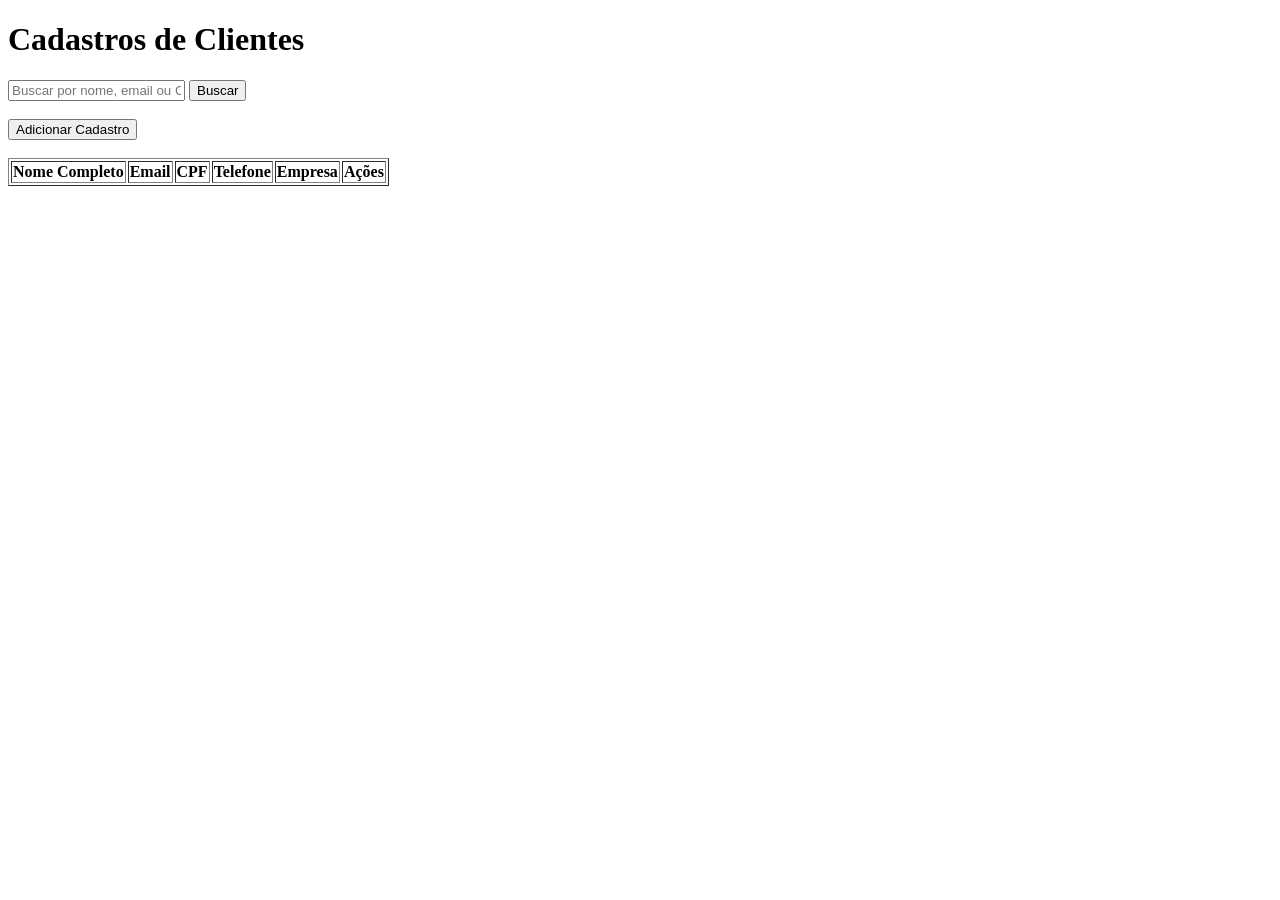
==== frontend/index.html @ 1af50ef5 "finaliza integração front-end com API e corrige CORS" ====
<!DOCTYPE html>
<html lang="pt-BR">
<head>
    <meta charset="UTF-8">
    <title>Tech4Life - Clientes</title>
</head>
<body>

    <h1>Cadastros de Clientes</h1>

    <input type="text" id="campoBusca" placeholder="Buscar por nome, email ou CPF">
    <button id="btnBuscar">Buscar</button>

    <br><br>

    <button id="btnAbrirModal">Adicionar Cadastro</button>

    <br><br>

    <table border="1">
        <thead>
            <tr>
                <th>Nome Completo</th>
                <th>Email</th>
                <th>CPF</th>
                <th>Telefone</th>
                <th>Empresa</th>
                <th>Ações</th>
            </tr>
        </thead>
        <tbody id="tabelaClientes">
        </tbody>
    </table>

    <dialog id="modalCliente">
        <h2 id="tituloModal">Cadastro</h2>

        <input type="hidden" id="clienteId">

        <label>Nome Completo</label><br>
        <input type="text" id="nomeCompleto"><br><br>

        <label>Email</label><br>
        <input type="email" id="email"><br><br>

        <label>CPF</label><br>
        <input type="text" id="cpf"><br><br>

        <label>Data de Nascimento</label><br>
        <input type="date" id="dataNascimento"><br><br>

        <label>Telefone</label><br>
        <input type="text" id="telefone"><br><br>

        <label>Empresa</label><br>
        <input type="text" id="empresa"><br><br>

        <button id="btnSalvar">Salvar</button>
        <button id="btnFecharModal">Fechar</button>
    </dialog>

    <script src="js/script.js"></script>
</body>
</html>
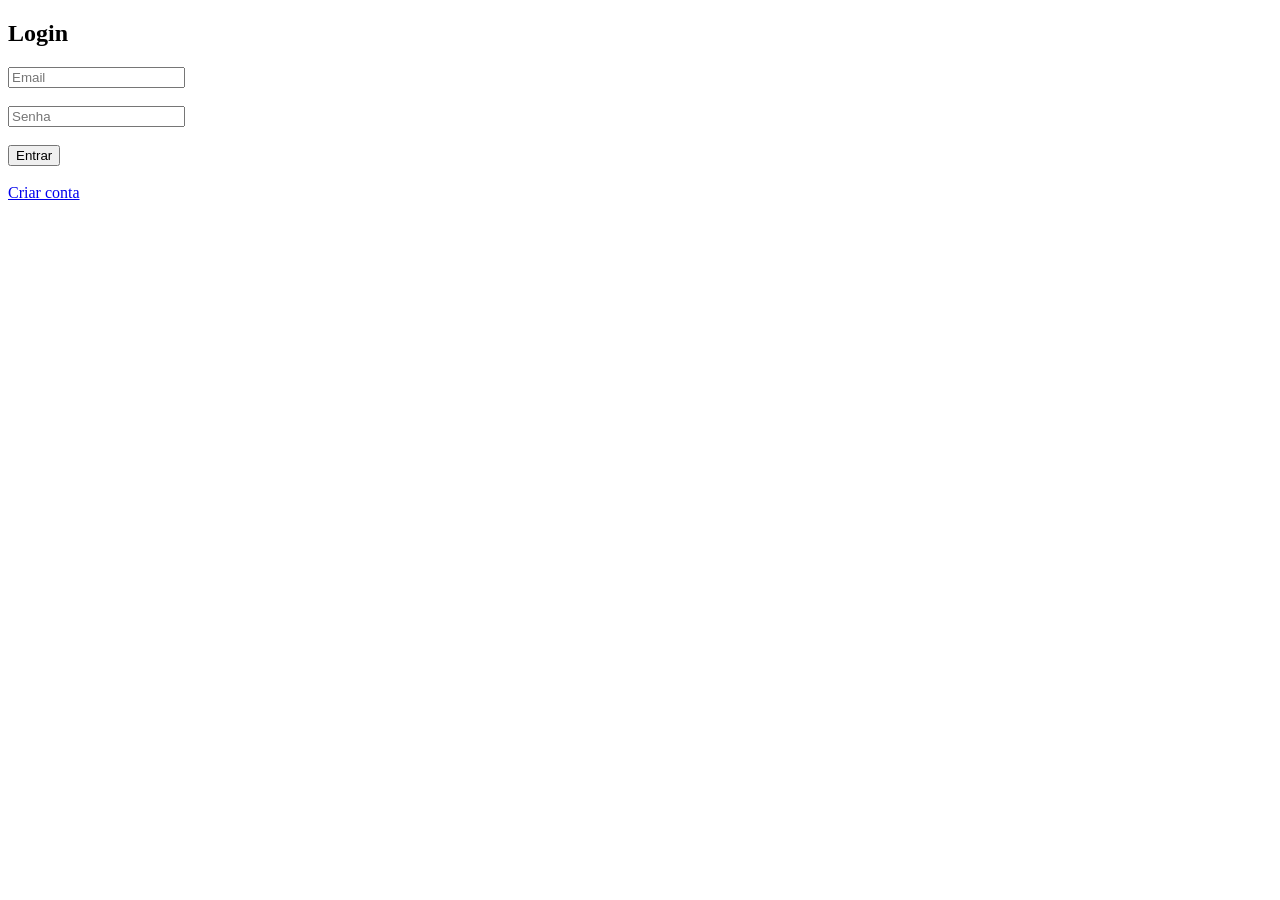
==== commit bef06c29: "implementa telas de login e cadastro de usuarios" ====
--- a/frontend/index.html
+++ b/frontend/index.html
@@ -1,64 +1,59 @@
 <!DOCTYPE html>
-<html lang="pt-BR">
+<html>
 <head>
-    <meta charset="UTF-8">
-    <title>Tech4Life - Clientes</title>
+    <title>Clientes - Tech4Life</title>
 </head>
 <body>
 
-    <h1>Cadastros de Clientes</h1>
+<h1>Cadastros de Clientes</h1>
 
-    <input type="text" id="campoBusca" placeholder="Buscar por nome, email ou CPF">
-    <button id="btnBuscar">Buscar</button>
+<button onclick="logout()">Logout</button>
 
-    <br><br>
+<br><br>
 
-    <button id="btnAbrirModal">Adicionar Cadastro</button>
+<input type="text" id="campoBusca" placeholder="Buscar">
+<button id="btnBuscar">Buscar</button>
 
-    <br><br>
+<br><br>
 
-    <table border="1">
-        <thead>
-            <tr>
-                <th>Nome Completo</th>
-                <th>Email</th>
-                <th>CPF</th>
-                <th>Telefone</th>
-                <th>Empresa</th>
-                <th>Ações</th>
-            </tr>
-        </thead>
-        <tbody id="tabelaClientes">
-        </tbody>
-    </table>
+<button id="btnAbrirModal">Adicionar Cadastro</button>
 
-    <dialog id="modalCliente">
-        <h2 id="tituloModal">Cadastro</h2>
+<br><br>
 
-        <input type="hidden" id="clienteId">
+<table border="1">
+    <thead>
+        <tr>
+            <th>Nome</th>
+            <th>Email</th>
+            <th>CPF</th>
+            <th>Telefone</th>
+            <th>Empresa</th>
+            <th>Ações</th>
+        </tr>
+    </thead>
+    <tbody id="tabelaClientes"></tbody>
+</table>
 
-        <label>Nome Completo</label><br>
-        <input type="text" id="nomeCompleto"><br><br>
+<dialog id="modalCliente">
 
-        <label>Email</label><br>
-        <input type="email" id="email"><br><br>
+    <h2 id="tituloModal">Cadastro</h2>
 
-        <label>CPF</label><br>
-        <input type="text" id="cpf"><br><br>
+    <input type="hidden" id="clienteId">
 
-        <label>Data de Nascimento</label><br>
-        <input type="date" id="dataNascimento"><br><br>
+    <input type="text" id="nomeCompleto" placeholder="Nome"><br><br>
+    <input type="email" id="email" placeholder="Email"><br><br>
+    <input type="text" id="cpf" placeholder="CPF"><br><br>
+    <input type="date" id="dataNascimento"><br><br>
+    <input type="text" id="telefone" placeholder="Telefone"><br><br>
+    <input type="text" id="empresa" placeholder="Empresa"><br><br>
 
-        <label>Telefone</label><br>
-        <input type="text" id="telefone"><br><br>
+    <button id="btnSalvar">Salvar</button>
+    <button id="btnFecharModal">Fechar</button>
 
-        <label>Empresa</label><br>
-        <input type="text" id="empresa"><br><br>
+</dialog>
 
-        <button id="btnSalvar">Salvar</button>
-        <button id="btnFecharModal">Fechar</button>
-    </dialog>
+<script src="js/auth.js"></script>
+<script src="js/script.js"></script>
 
-    <script src="js/script.js"></script>
 </body>
 </html>
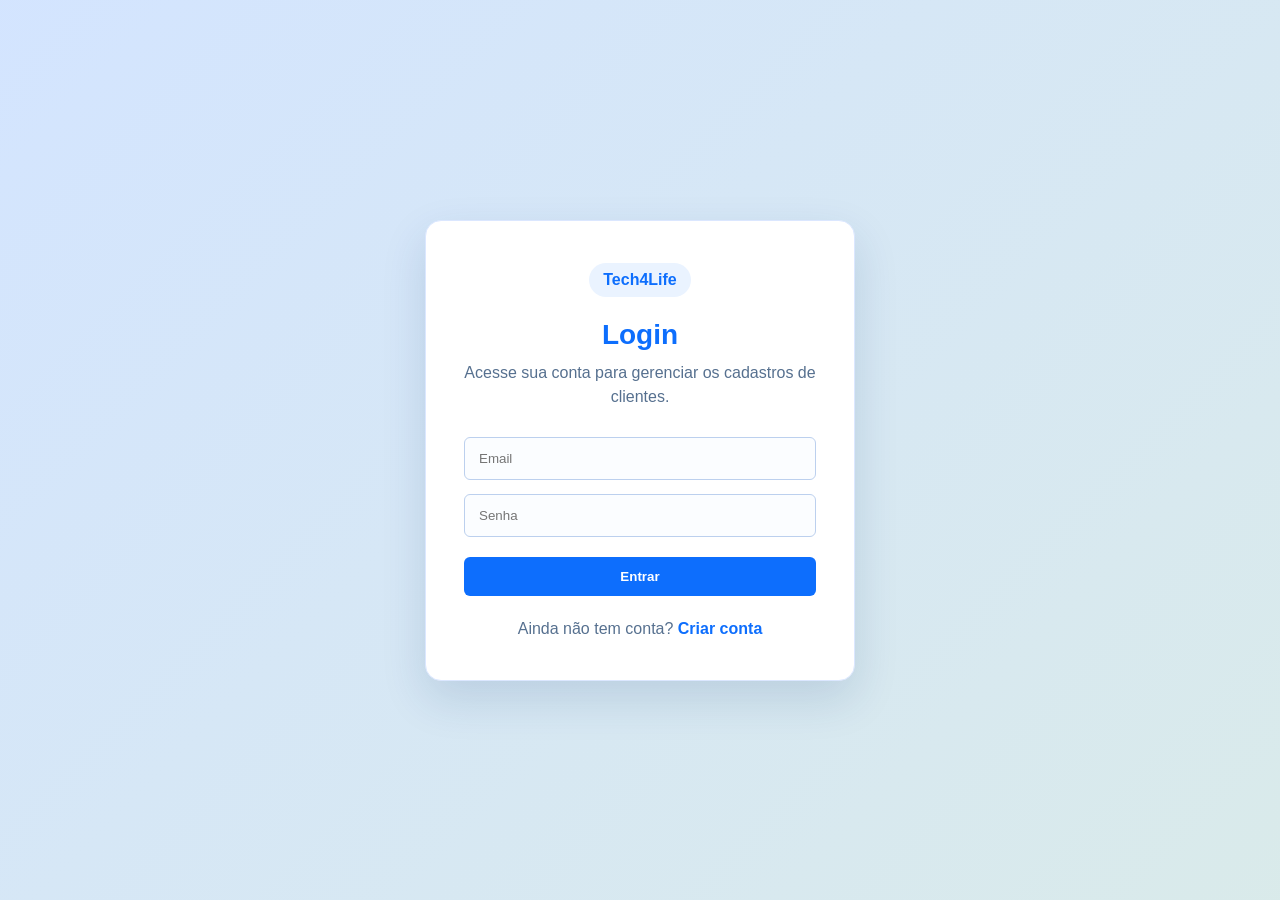
==== commit f9fd5ab2: "Ajusta telas de autenticação, clientes e favicon" ====
--- a/frontend/index.html
+++ b/frontend/index.html
@@ -1,54 +1,69 @@
 <!DOCTYPE html>
 <html>
 <head>
+    <meta charset="UTF-8">
     <title>Clientes - Tech4Life</title>
+    <link rel="icon" type="image/png" href="img/t4l.png">
+    <link rel="stylesheet" href="css/style.css">
 </head>
-<body>
+<body class="clientes-page">
 
-<h1>Cadastros de Clientes</h1>
+<div class="usuario-area">
+    <p id="saudacaoUsuario">Olá!</p>
+    <button class="btn-logout" onclick="logout()">Logout</button>
+</div>
 
-<button onclick="logout()">Logout</button>
+<main class="clientes-container">
+    <h1>Cadastros de Clientes</h1>
 
-<br><br>
+    <div class="busca-area">
+        <input type="text" id="campoBusca" placeholder="Buscar">
+        <button id="btnBuscar"><img src="img/lupa.png" alt="lupa"></button>
+    </div>
 
-<input type="text" id="campoBusca" placeholder="Buscar">
-<button id="btnBuscar">Buscar</button>
+    <div class="tabela-topo">
+        <button id="btnAbrirModal">Adicionar Cadastro</button>
+    </div>
 
-<br><br>
+    <div class="table-wrapper">
+        <table class="clientes-table" id="clientesTable">
+            <thead class="clientes-table-head">
+                <tr class="clientes-table-row clientes-table-row-head">
+                    <th class="clientes-table-header">Nome</th>
+                    <th class="clientes-table-header">Email</th>
+                    <th class="clientes-table-header">CPF</th>
+                    <th class="clientes-table-header">Telefone</th>
+                    <th class="clientes-table-header">Empresa</th>
+                    <th class="clientes-table-header clientes-table-header-acoes">Ações</th>
+                </tr>
+            </thead>
 
-<button id="btnAbrirModal">Adicionar Cadastro</button>
+            <tbody class="clientes-table-body" id="tabelaClientes"></tbody>
+        </table>
+    </div>
+</main>
 
-<br><br>
+<dialog id="modalCliente" class="cliente-modal">
 
-<table border="1">
-    <thead>
-        <tr>
-            <th>Nome</th>
-            <th>Email</th>
-            <th>CPF</th>
-            <th>Telefone</th>
-            <th>Empresa</th>
-            <th>Ações</th>
-        </tr>
-    </thead>
-    <tbody id="tabelaClientes"></tbody>
-</table>
+    <div class="modal-content">
+        <h2 id="tituloModal">Cadastro</h2>
 
-<dialog id="modalCliente">
+        <input type="hidden" id="clienteId">
 
-    <h2 id="tituloModal">Cadastro</h2>
+        <div class="modal-form">
+            <input type="text" id="nomeCompleto" placeholder="Nome">
+            <input type="email" id="email" placeholder="Email">
+            <input type="text" id="cpf" placeholder="CPF">
+            <input type="date" id="dataNascimento">
+            <input type="text" id="telefone" placeholder="Telefone">
+            <input type="text" id="empresa" placeholder="Empresa">
+        </div>
 
-    <input type="hidden" id="clienteId">
-
-    <input type="text" id="nomeCompleto" placeholder="Nome"><br><br>
-    <input type="email" id="email" placeholder="Email"><br><br>
-    <input type="text" id="cpf" placeholder="CPF"><br><br>
-    <input type="date" id="dataNascimento"><br><br>
-    <input type="text" id="telefone" placeholder="Telefone"><br><br>
-    <input type="text" id="empresa" placeholder="Empresa"><br><br>
-
-    <button id="btnSalvar">Salvar</button>
-    <button id="btnFecharModal">Fechar</button>
+        <div class="modal-actions">
+            <button id="btnSalvar">Salvar</button>
+            <button id="btnFecharModal" type="button">Fechar</button>
+        </div>
+    </div>
 
 </dialog>
 
@@ -56,4 +71,4 @@
 <script src="js/script.js"></script>
 
 </body>
-</html>+</html>
--- a/frontend/css/style.css
+++ b/frontend/css/style.css
@@ -0,0 +1,462 @@
+*{
+    margin: 0;
+    padding: 0;
+    box-sizing: border-box;
+    font-family: Arial, Helvetica, sans-serif;
+}
+
+body{
+    background-color: #f4f8ff;
+    color: #1e3a5f;
+
+    display: flex;
+    flex-direction: column;
+    align-items: center;
+
+    min-height: 100vh;
+    padding: 30px;
+}
+
+header{
+    background-color: #0d6efd;
+    color: white;
+    padding: 20px;
+    text-align: center;
+    width: 100%;
+    border-radius: 10px;
+    margin-bottom: 30px;
+}
+
+.container{
+    width: fit-content;
+    min-width: 400px;
+    max-width: 95%;
+
+    background-color: white;
+    padding: 35px;
+
+    border-radius: 12px;
+
+    box-shadow: 0 0 15px rgba(0,0,0,0.1);
+
+    display: flex;
+    flex-direction: column;
+    align-items: center;
+}
+
+h1, h2{
+    margin-bottom: 25px;
+    text-align: center;
+    color: #0d6efd;
+}
+
+input{
+    width: 260px;
+    padding: 10px;
+    margin-bottom: 15px;
+
+    border: 1px solid #bcd0ee;
+    border-radius: 6px;
+
+    outline: none;
+
+    text-align: center;
+
+    transition: 0.3s;
+}
+
+input:focus{
+    border-color: #0d6efd;
+    box-shadow: 0 0 5px rgba(13,110,253,0.3);
+}
+
+button{
+    width: 260px;
+
+    padding: 12px;
+
+    background-color: #0d6efd;
+    color: white;
+
+    border: none;
+    border-radius: 6px;
+
+    cursor: pointer;
+
+    transition: 0.3s;
+}
+
+button:hover{
+    background-color: #0b5ed7;
+}
+
+a{
+    color: #0d6efd;
+    text-decoration: none;
+    margin-top: 10px;
+}
+
+a:hover{
+    text-decoration: underline;
+}
+
+.auth-page{
+    justify-content: center;
+    background:
+        linear-gradient(135deg, rgba(13,110,253,0.14), rgba(25,135,84,0.12)),
+        #f4f8ff;
+}
+
+.auth-card{
+    width: min(430px, 100%);
+    padding: 42px 38px;
+    background-color: white;
+    border: 1px solid #dbe7ff;
+    border-radius: 16px;
+    box-shadow: 0 18px 45px rgba(13, 58, 110, 0.14);
+    display: flex;
+    flex-direction: column;
+    align-items: stretch;
+}
+
+.auth-brand{
+    width: fit-content;
+    margin: 0 auto 22px;
+    padding: 8px 14px;
+    background-color: #eaf3ff;
+    color: #0d6efd;
+    border-radius: 999px;
+    font-weight: bold;
+    letter-spacing: 0;
+}
+
+.auth-card h2{
+    margin-bottom: 10px;
+    font-size: 28px;
+}
+
+.auth-text{
+    margin-bottom: 28px;
+    color: #56708f;
+    line-height: 1.5;
+    text-align: center;
+}
+
+.auth-form{
+    display: flex;
+    flex-direction: column;
+    gap: 14px;
+}
+
+.auth-form input{
+    width: 100%;
+    margin-bottom: 0;
+    padding: 13px 14px;
+    text-align: left;
+    background-color: #fbfdff;
+}
+
+.auth-form button{
+    width: 100%;
+    margin-top: 6px;
+    font-weight: bold;
+}
+
+.auth-link-text{
+    margin-top: 24px;
+    color: #56708f;
+    text-align: center;
+}
+
+.auth-link-text a{
+    margin-top: 0;
+    font-weight: bold;
+}
+
+table{
+    width: auto;
+    min-width: 600px;
+
+    border-collapse: collapse;
+
+    margin-top: 20px;
+
+    background-color: white;
+
+    border-radius: 10px;
+    overflow: hidden;
+
+    box-shadow: 0 0 10px rgba(0,0,0,0.1);
+}
+
+table th,
+table td{
+    border: 1px solid #dbe7ff;
+    padding: 12px 18px;
+    text-align: center;
+    white-space: nowrap;
+}
+
+table th{
+    background-color: #0d6efd;
+    color: white;
+}
+
+table tr:nth-child(even){
+    background-color: #f7fbff;
+}
+
+.clientes-page{
+    align-items: stretch;
+    padding-top: 70px;
+}
+
+.clientes-container{
+    width: min(1300px, 100%);
+    margin: 0 auto;
+}
+
+.usuario-area{
+    position: absolute;
+    top: 20px;
+    right: 30px;
+    display: flex;
+    flex-direction: column;
+    align-items: flex-end;
+    gap: 8px;
+}
+
+#saudacaoUsuario{
+    color: #1e3a5f;
+    font-size: 15px;
+    font-weight: bold;
+}
+
+.btn-logout{
+    width: auto;
+    padding: 10px 18px;
+}
+
+.busca-area{
+    display: flex;
+    justify-content: center;
+    align-items: flex-start;
+    gap: 10px;
+    margin-bottom: 20px;
+}
+
+.busca-area input{
+    margin-bottom: 0;
+}
+
+.busca-area button{
+    width: auto;
+    min-width: 110px;
+}
+
+#btnBuscar{
+    width: 44px;
+    min-width: 44px;
+    height: 40px;
+    padding: 0;
+    display: flex;
+    align-items: center;
+    justify-content: center;
+}
+
+#btnBuscar img{
+    width: 18px;
+    height: 18px;
+    object-fit: contain;
+    display: block;
+    filter: brightness(0) invert(1);
+}
+
+.tabela-topo{
+    display: flex;
+    justify-content: flex-end;
+    margin-bottom: 10px;
+}
+
+.tabela-topo button{
+    width: auto;
+    padding: 12px 18px;
+}
+
+.table-wrapper{
+    max-height: 510px;
+    overflow-x: auto;
+    overflow-y: auto;
+    border-radius: 10px;
+    box-shadow: 0 0 10px rgba(0,0,0,0.1);
+}
+
+.clientes-table{
+    width: 100%;
+    min-width: 1150px;
+    margin-top: 0;
+    box-shadow: none;
+}
+
+.clientes-table th{
+    position: sticky;
+    top: 0;
+    z-index: 1;
+}
+
+.cliente-acoes{
+    min-width: 320px;
+}
+
+.btn-acao{
+    width: auto;
+    min-width: 86px;
+    padding: 8px 12px;
+    margin: 2px 3px;
+    color: white;
+    font-size: 14px;
+}
+
+.btn-visualizar{
+    background-color: #198754;
+}
+
+.btn-visualizar:hover{
+    background-color: #157347;
+}
+
+.btn-editar{
+    background-color: #ffc107;
+    color: #1e3a5f;
+}
+
+.btn-editar:hover{
+    background-color: #e0a800;
+}
+
+.btn-excluir{
+    background-color: #dc3545;
+}
+
+.btn-excluir:hover{
+    background-color: #bb2d3b;
+}
+
+dialog{
+    margin: auto;
+    padding: 0;
+    border: none;
+    border-radius: 12px;
+    box-shadow: 0 0 20px rgba(0,0,0,0.2);
+}
+
+dialog::backdrop{
+    background-color: rgba(13, 58, 110, 0.35);
+}
+
+.cliente-modal{
+    width: min(620px, calc(100% - 32px));
+    background-color: white;
+    border-radius: 16px;
+}
+
+.modal-content{
+    padding: 34px;
+}
+
+.modal-content h2{
+    margin-bottom: 24px;
+}
+
+.modal-form{
+    display: grid;
+    grid-template-columns: 1fr 1fr;
+    gap: 14px;
+}
+
+.modal-form input{
+    width: 100%;
+    margin-bottom: 0;
+    text-align: left;
+    background-color: #fbfdff;
+}
+
+.modal-form input:first-of-type,
+.modal-form input:nth-of-type(2){
+    grid-column: span 2;
+}
+
+.modal-actions{
+    display: flex;
+    justify-content: flex-end;
+    gap: 10px;
+    margin-top: 24px;
+}
+
+.modal-actions button{
+    width: auto;
+    min-width: 120px;
+    margin-top: 0;
+}
+
+#btnFecharModal{
+    background-color: #6c757d;
+}
+
+#btnFecharModal:hover{
+    background-color: #5c636a;
+}
+
+@media (max-width: 700px){
+    .auth-page{
+        padding: 20px;
+    }
+
+    .auth-card{
+        padding: 32px 24px;
+    }
+
+    .clientes-page{
+        padding: 80px 15px 25px;
+    }
+
+    .busca-area{
+        flex-direction: column;
+        align-items: stretch;
+    }
+
+    .busca-area input,
+    .busca-area button,
+    .tabela-topo button{
+        width: 100%;
+    }
+
+    #btnBuscar{
+        min-width: 100%;
+    }
+
+    .usuario-area{
+        right: 15px;
+    }
+
+    .modal-content{
+        padding: 26px 20px;
+    }
+
+    .modal-form{
+        grid-template-columns: 1fr;
+    }
+
+    .modal-form input:first-of-type,
+    .modal-form input:nth-of-type(2){
+        grid-column: span 1;
+    }
+
+    .modal-actions{
+        flex-direction: column;
+    }
+
+    .modal-actions button{
+        width: 100%;
+    }
+}
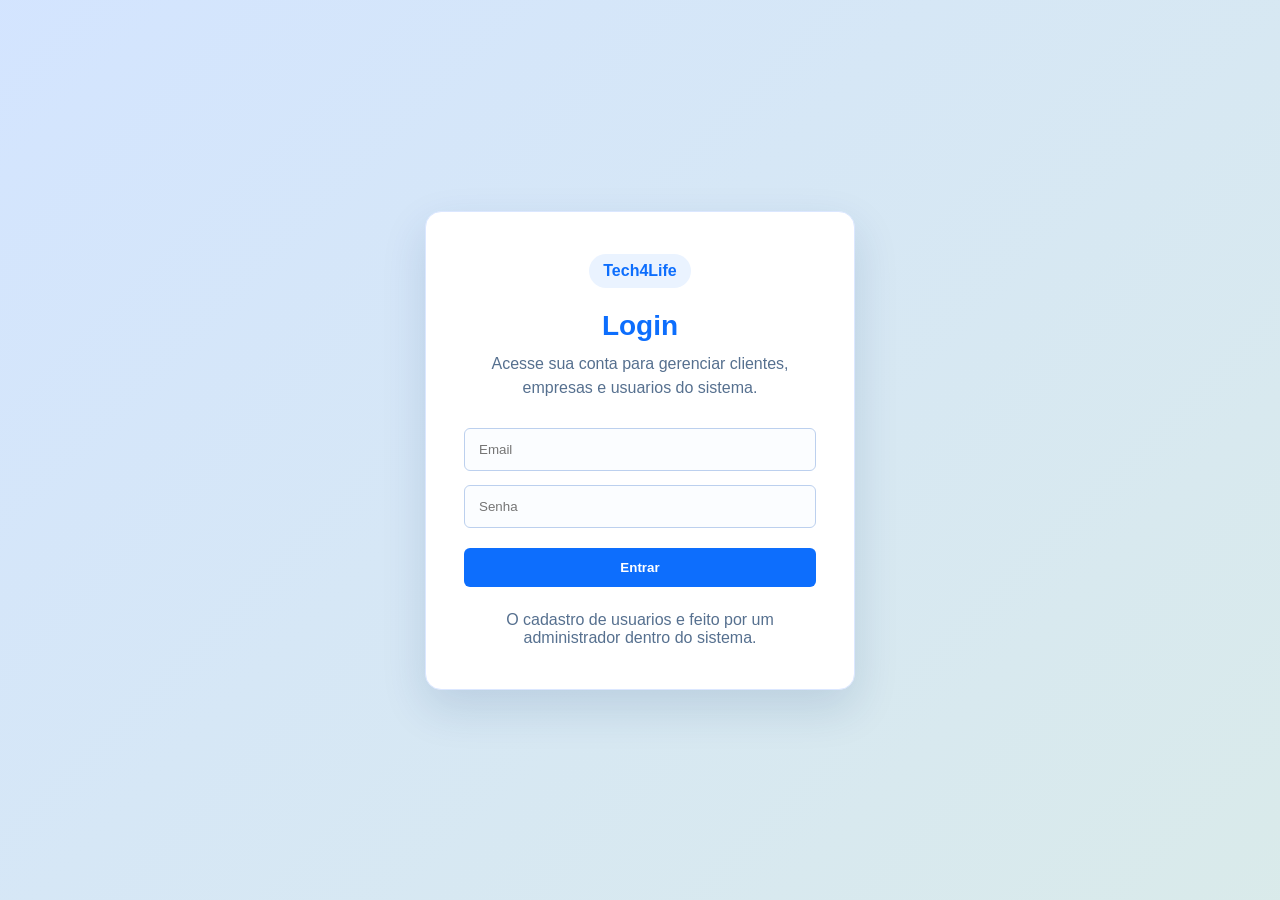
==== commit 4acceb4c: "Nova tabela de empresas adicionada, layout com maior responsividade, relatorio de empresas e cliente" ====
--- a/frontend/index.html
+++ b/frontend/index.html
@@ -2,73 +2,203 @@
 <html>
 <head>
     <meta charset="UTF-8">
-    <title>Clientes - Tech4Life</title>
+    <title>Painel - Tech4Life</title>
     <link rel="icon" type="image/png" href="img/t4l.png">
     <link rel="stylesheet" href="css/style.css">
 </head>
-<body class="clientes-page">
-
-<div class="usuario-area">
-    <p id="saudacaoUsuario">Olá!</p>
-    <button class="btn-logout" onclick="logout()">Logout</button>
+<body class="app-page">
+
+<aside class="sidebar">
+    <div>
+        <div class="sidebar-brand">Tech4Life</div>
+        <nav class="sidebar-menu">
+            <button class="menu-item active" data-section="dashboard">Relatorio</button>
+            <button class="menu-item" data-section="clientes">Cadastro de Clientes</button>
+            <button class="menu-item" data-section="empresas">Cadastro de Empresas</button>
+            <button class="menu-item admin-only" data-section="usuarios">Cadastro de Usuarios</button>
+        </nav>
+    </div>
+
+    <div class="usuario-area sidebar-user">
+        <p id="saudacaoUsuario">Ola!</p>
+        <button class="btn-logout" onclick="logout()">Logout</button>
+    </div>
+</aside>
+
+<div class="app-shell">
+    <header class="topbar">
+        <div>
+            <p class="topbar-label">Sistema Tech4Life</p>
+            <h1 id="tituloPagina">Relatorio</h1>
+        </div>
+    </header>
+
+    <main class="content-area">
+        <section id="dashboard" class="app-section active">
+            <div class="metric-grid">
+                <article class="metric-card">
+                    <span>Empresas cadastradas</span>
+                    <strong id="totalEmpresas">0</strong>
+                </article>
+                <article class="metric-card">
+                    <span>Clientes cadastrados</span>
+                    <strong id="totalClientes">0</strong>
+                </article>
+            </div>
+        </section>
+
+        <section id="clientes" class="app-section">
+            <div class="section-toolbar">
+                <div class="busca-area">
+                    <input type="text" id="campoBusca" placeholder="Buscar cliente">
+                    <button id="btnBuscar"><img src="img/lupa.png" alt="Buscar"></button>
+                </div>
+                <button id="btnAbrirModal">Adicionar Cliente</button>
+            </div>
+
+            <div class="table-wrapper">
+                <table class="clientes-table" id="clientesTable">
+                    <thead>
+                        <tr>
+                            <th>Nome</th>
+                            <th>Email</th>
+                            <th>CPF</th>
+                            <th>Telefone</th>
+                            <th>Empresa</th>
+                            <th>Cidade</th>
+                            <th>Estado</th>
+                            <th>Acoes</th>
+                        </tr>
+                    </thead>
+                    <tbody id="tabelaClientes"></tbody>
+                </table>
+            </div>
+        </section>
+
+        <section id="empresas" class="app-section">
+            <div class="section-toolbar">
+                <div class="busca-area">
+                    <input type="text" id="campoBuscaEmpresa" placeholder="Buscar empresa">
+                    <button id="btnBuscarEmpresa"><img src="img/lupa.png" alt="Buscar"></button>
+                </div>
+                <button id="btnAbrirModalEmpresa">Adicionar Empresa</button>
+            </div>
+
+            <div class="table-wrapper">
+                <table class="clientes-table">
+                    <thead>
+                        <tr>
+                            <th>Razao Social</th>
+                            <th>Nome Fantasia</th>
+                            <th>CNPJ</th>
+                            <th>Telefone</th>
+                            <th>Cidade</th>
+                            <th>Estado</th>
+                            <th>Data Cadastro</th>
+                            <th>Acoes</th>
+                        </tr>
+                    </thead>
+                    <tbody id="tabelaEmpresas"></tbody>
+                </table>
+            </div>
+        </section>
+
+        <section id="usuarios" class="app-section admin-only">
+            <div class="section-toolbar">
+                <p class="section-text">Apenas administradores podem criar novos usuarios.</p>
+                <button id="btnAbrirModalUsuario">Adicionar Usuario</button>
+            </div>
+
+            <div class="table-wrapper">
+                <table class="clientes-table usuarios-table">
+                    <thead>
+                        <tr>
+                            <th>Nome</th>
+                            <th>Email</th>
+                            <th>Nivel</th>
+                            <th>Data Cadastro</th>
+                        </tr>
+                    </thead>
+                    <tbody id="tabelaUsuarios"></tbody>
+                </table>
+            </div>
+        </section>
+    </main>
 </div>
 
-<main class="clientes-container">
-    <h1>Cadastros de Clientes</h1>
-
-    <div class="busca-area">
-        <input type="text" id="campoBusca" placeholder="Buscar">
-        <button id="btnBuscar"><img src="img/lupa.png" alt="lupa"></button>
-    </div>
-
-    <div class="tabela-topo">
-        <button id="btnAbrirModal">Adicionar Cadastro</button>
-    </div>
-
-    <div class="table-wrapper">
-        <table class="clientes-table" id="clientesTable">
-            <thead class="clientes-table-head">
-                <tr class="clientes-table-row clientes-table-row-head">
-                    <th class="clientes-table-header">Nome</th>
-                    <th class="clientes-table-header">Email</th>
-                    <th class="clientes-table-header">CPF</th>
-                    <th class="clientes-table-header">Telefone</th>
-                    <th class="clientes-table-header">Empresa</th>
-                    <th class="clientes-table-header clientes-table-header-acoes">Ações</th>
-                </tr>
-            </thead>
-
-            <tbody class="clientes-table-body" id="tabelaClientes"></tbody>
-        </table>
-    </div>
-</main>
-
 <dialog id="modalCliente" class="cliente-modal">
-
     <div class="modal-content">
-        <h2 id="tituloModal">Cadastro</h2>
-
+        <h2 id="tituloModal">Cadastro de Cliente</h2>
         <input type="hidden" id="clienteId">
-
         <div class="modal-form">
             <input type="text" id="nomeCompleto" placeholder="Nome">
-            <input type="email" id="email" placeholder="Email">
+            <input type="email" id="emailCliente" placeholder="Email">
             <input type="text" id="cpf" placeholder="CPF">
             <input type="date" id="dataNascimento">
             <input type="text" id="telefone" placeholder="Telefone">
             <input type="text" id="empresa" placeholder="Empresa">
-        </div>
-
+            <input type="text" id="cidadeCliente" placeholder="Cidade">
+            <input type="text" id="estadoCliente" placeholder="Estado">
+        </div>
         <div class="modal-actions">
             <button id="btnSalvar">Salvar</button>
             <button id="btnFecharModal" type="button">Fechar</button>
         </div>
     </div>
-
 </dialog>
+
+<dialog id="modalEmpresa" class="cliente-modal">
+    <div class="modal-content">
+        <h2 id="tituloModalEmpresa">Cadastro de Empresa</h2>
+        <input type="hidden" id="empresaId">
+        <div class="modal-form">
+            <input type="text" id="razaoSocial" placeholder="Razao Social">
+            <input type="text" id="nomeFantasia" placeholder="Nome Fantasia">
+            <input type="text" id="cnpj" placeholder="CNPJ">
+            <input type="text" id="telefoneEmpresa" placeholder="Telefone">
+            <input type="text" id="cidadeEmpresa" placeholder="Cidade">
+            <input type="text" id="estadoEmpresa" placeholder="Estado">
+        </div>
+        <div class="modal-actions">
+            <button id="btnSalvarEmpresa">Salvar</button>
+            <button id="btnFecharModalEmpresa" type="button">Fechar</button>
+        </div>
+    </div>
+</dialog>
+
+<dialog id="modalUsuario" class="cliente-modal">
+    <div class="modal-content">
+        <h2 id="tituloModalUsuario">Cadastro de Usuario</h2>
+        <input type="hidden" id="usuarioId">
+        <div class="modal-form">
+            <input type="text" id="nomeUsuario" placeholder="Nome">
+            <input type="email" id="emailUsuario" placeholder="Email">
+            <input type="password" id="senhaUsuario" placeholder="Senha">
+            <select id="nivelUsuario">
+                <option value="operacional">Operacional</option>
+                <option value="admin">Admin</option>
+            </select>
+        </div>
+        <div class="modal-actions">
+            <button id="btnSalvarUsuario">Salvar</button>
+            <button id="btnFecharModalUsuario" type="button">Fechar</button>
+        </div>
+    </div>
+</dialog>
+
+<div vw class="enabled">
+    <div vw-access-button class="active"></div>
+    <div vw-plugin-wrapper>
+        <div class="vw-plugin-top-wrapper"></div>
+    </div>
+</div>
 
 <script src="js/auth.js"></script>
 <script src="js/script.js"></script>
+<script src="https://vlibras.gov.br/app/vlibras-plugin.js"></script>
+<script>
+    new window.VLibras.Widget("https://vlibras.gov.br/app");
+</script>
 
 </body>
 </html>
--- a/frontend/css/style.css
+++ b/frontend/css/style.css
@@ -50,7 +50,8 @@
     color: #0d6efd;
 }
 
-input{
+input,
+select{
     width: 260px;
     padding: 10px;
     margin-bottom: 15px;
@@ -65,7 +66,8 @@
     transition: 0.3s;
 }
 
-input:focus{
+input:focus,
+select:focus{
     border-color: #0d6efd;
     box-shadow: 0 0 5px rgba(13,110,253,0.3);
 }
@@ -254,7 +256,8 @@
     min-width: 110px;
 }
 
-#btnBuscar{
+#btnBuscar,
+#btnBuscarEmpresa{
     width: 44px;
     min-width: 44px;
     height: 40px;
@@ -264,7 +267,8 @@
     justify-content: center;
 }
 
-#btnBuscar img{
+#btnBuscar img,
+#btnBuscarEmpresa img{
     width: 18px;
     height: 18px;
     object-fit: contain;
@@ -407,6 +411,273 @@
     background-color: #5c636a;
 }
 
+.app-page{
+    display: grid;
+    grid-template-columns: 260px 1fr;
+    align-items: stretch;
+    padding: 0;
+    background-color: #eef4fb;
+}
+
+.sidebar{
+    min-height: 100vh;
+    padding: 24px 18px;
+    background-color: #12385f;
+    color: white;
+    display: flex;
+    flex-direction: column;
+    justify-content: space-between;
+    gap: 24px;
+}
+
+.sidebar-brand{
+    margin-bottom: 28px;
+    padding: 12px 10px;
+    border-bottom: 1px solid rgba(255,255,255,0.18);
+    font-size: 22px;
+    font-weight: bold;
+}
+
+.sidebar-menu{
+    display: flex;
+    flex-direction: column;
+    gap: 10px;
+}
+
+.menu-item{
+    width: 100%;
+    padding: 12px 14px;
+    background-color: transparent;
+    border: 1px solid rgba(255,255,255,0.18);
+    border-radius: 8px;
+    color: white;
+    text-align: left;
+}
+
+.menu-item:hover,
+.menu-item.active{
+    background-color: #1f8a70;
+}
+
+.app-shell{
+    min-width: 0;
+    padding: 28px;
+    overflow-x: hidden;
+}
+
+.topbar{
+    width: 100%;
+    margin-bottom: 26px;
+    padding: 22px 24px;
+    border-radius: 8px;
+    background-color: white;
+    color: #1e3a5f;
+    box-shadow: 0 8px 24px rgba(13, 58, 110, 0.09);
+    display: flex;
+    align-items: center;
+    justify-content: space-between;
+    text-align: left;
+}
+
+.topbar h1{
+    margin-bottom: 0;
+    color: #12385f;
+    text-align: left;
+}
+
+.topbar-label{
+    margin-bottom: 6px;
+    color: #1f8a70;
+    font-size: 13px;
+    font-weight: bold;
+    text-transform: uppercase;
+}
+
+.app-page .usuario-area{
+    position: static;
+}
+
+.sidebar-user{
+    padding-top: 18px;
+    border-top: 1px solid rgba(255,255,255,0.18);
+    align-items: stretch;
+}
+
+.sidebar-user #saudacaoUsuario{
+    color: white;
+    line-height: 1.4;
+}
+
+.sidebar-user .btn-logout{
+    width: 100%;
+    background-color: rgba(255,255,255,0.14);
+}
+
+.sidebar-user .btn-logout:hover{
+    background-color: rgba(255,255,255,0.24);
+}
+
+.content-area{
+    width: 100%;
+}
+
+.app-section{
+    display: none;
+}
+
+.app-section.active{
+    display: block;
+}
+
+.metric-grid{
+    display: grid;
+    grid-template-columns: repeat(2, minmax(220px, 1fr));
+    gap: 18px;
+}
+
+.metric-card{
+    min-height: 150px;
+    padding: 26px;
+    border-radius: 8px;
+    background-color: white;
+    border-left: 6px solid #1f8a70;
+    box-shadow: 0 8px 24px rgba(13, 58, 110, 0.09);
+    display: flex;
+    flex-direction: column;
+    justify-content: space-between;
+}
+
+.metric-card span{
+    color: #56708f;
+    font-size: 16px;
+    font-weight: bold;
+}
+
+.metric-card strong{
+    color: #12385f;
+    font-size: 48px;
+    line-height: 1;
+}
+
+.section-toolbar{
+    margin-bottom: 16px;
+    display: flex;
+    align-items: center;
+    justify-content: space-between;
+    gap: 16px;
+}
+
+.section-toolbar .busca-area{
+    margin-bottom: 0;
+    justify-content: flex-start;
+    flex: 1;
+}
+
+.section-toolbar .busca-area input{
+    width: min(360px, 100%);
+}
+
+.section-toolbar > button{
+    width: auto;
+    min-width: 180px;
+}
+
+.section-text{
+    color: #56708f;
+    font-weight: bold;
+}
+
+.modal-form select{
+    width: 100%;
+    margin-bottom: 0;
+    background-color: #fbfdff;
+    text-align: left;
+}
+
+[vw].enabled{
+    z-index: 9999;
+    pointer-events: none;
+}
+
+[vw].enabled [vw-access-button],
+[vw].enabled [vw-plugin-wrapper]{
+    pointer-events: auto;
+}
+
+@media (max-width: 900px){
+    .app-page{
+        display: flex;
+        flex-direction: column;
+    }
+
+    .sidebar{
+        min-height: auto;
+        padding: 16px;
+        gap: 16px;
+    }
+
+    .sidebar-brand{
+        margin-bottom: 14px;
+    }
+
+    .sidebar-menu{
+        display: grid;
+        grid-template-columns: repeat(2, minmax(0, 1fr));
+    }
+
+    .menu-item{
+        min-height: 46px;
+        text-align: center;
+    }
+
+    .app-shell{
+        padding: 18px;
+    }
+
+    .topbar{
+        align-items: flex-start;
+        gap: 16px;
+    }
+
+    .app-page .usuario-area{
+        align-items: flex-start;
+    }
+
+    .sidebar-user{
+        display: grid;
+        grid-template-columns: 1fr auto;
+        align-items: center;
+        gap: 12px;
+    }
+
+    .sidebar-user .btn-logout{
+        width: auto;
+        min-width: 110px;
+    }
+
+    .metric-grid{
+        grid-template-columns: 1fr;
+    }
+
+    .section-toolbar{
+        align-items: stretch;
+        flex-direction: column;
+    }
+
+    .section-toolbar .busca-area{
+        width: 100%;
+    }
+
+    .section-toolbar .busca-area input,
+    .section-toolbar > button{
+        width: 100%;
+    }
+
+    .table-wrapper{
+        max-height: 58vh;
+    }
+}
+
 @media (max-width: 700px){
     .auth-page{
         padding: 20px;
@@ -431,7 +702,8 @@
         width: 100%;
     }
 
-    #btnBuscar{
+    #btnBuscar,
+    #btnBuscarEmpresa{
         min-width: 100%;
     }
 
@@ -459,4 +731,44 @@
     .modal-actions button{
         width: 100%;
     }
-}
+
+    .sidebar-menu{
+        grid-template-columns: 1fr;
+    }
+
+    .sidebar-user{
+        grid-template-columns: 1fr;
+        align-items: stretch;
+    }
+
+    .sidebar-user .btn-logout{
+        width: 100%;
+    }
+
+    .topbar{
+        flex-direction: column;
+    }
+
+    .topbar h1{
+        font-size: 26px;
+    }
+
+    table th,
+    table td{
+        padding: 10px 12px;
+        font-size: 14px;
+    }
+
+    .clientes-table{
+        min-width: 980px;
+    }
+
+    .cliente-acoes{
+        min-width: 270px;
+    }
+
+    .btn-acao{
+        min-width: 74px;
+        padding: 8px 10px;
+    }
+}
